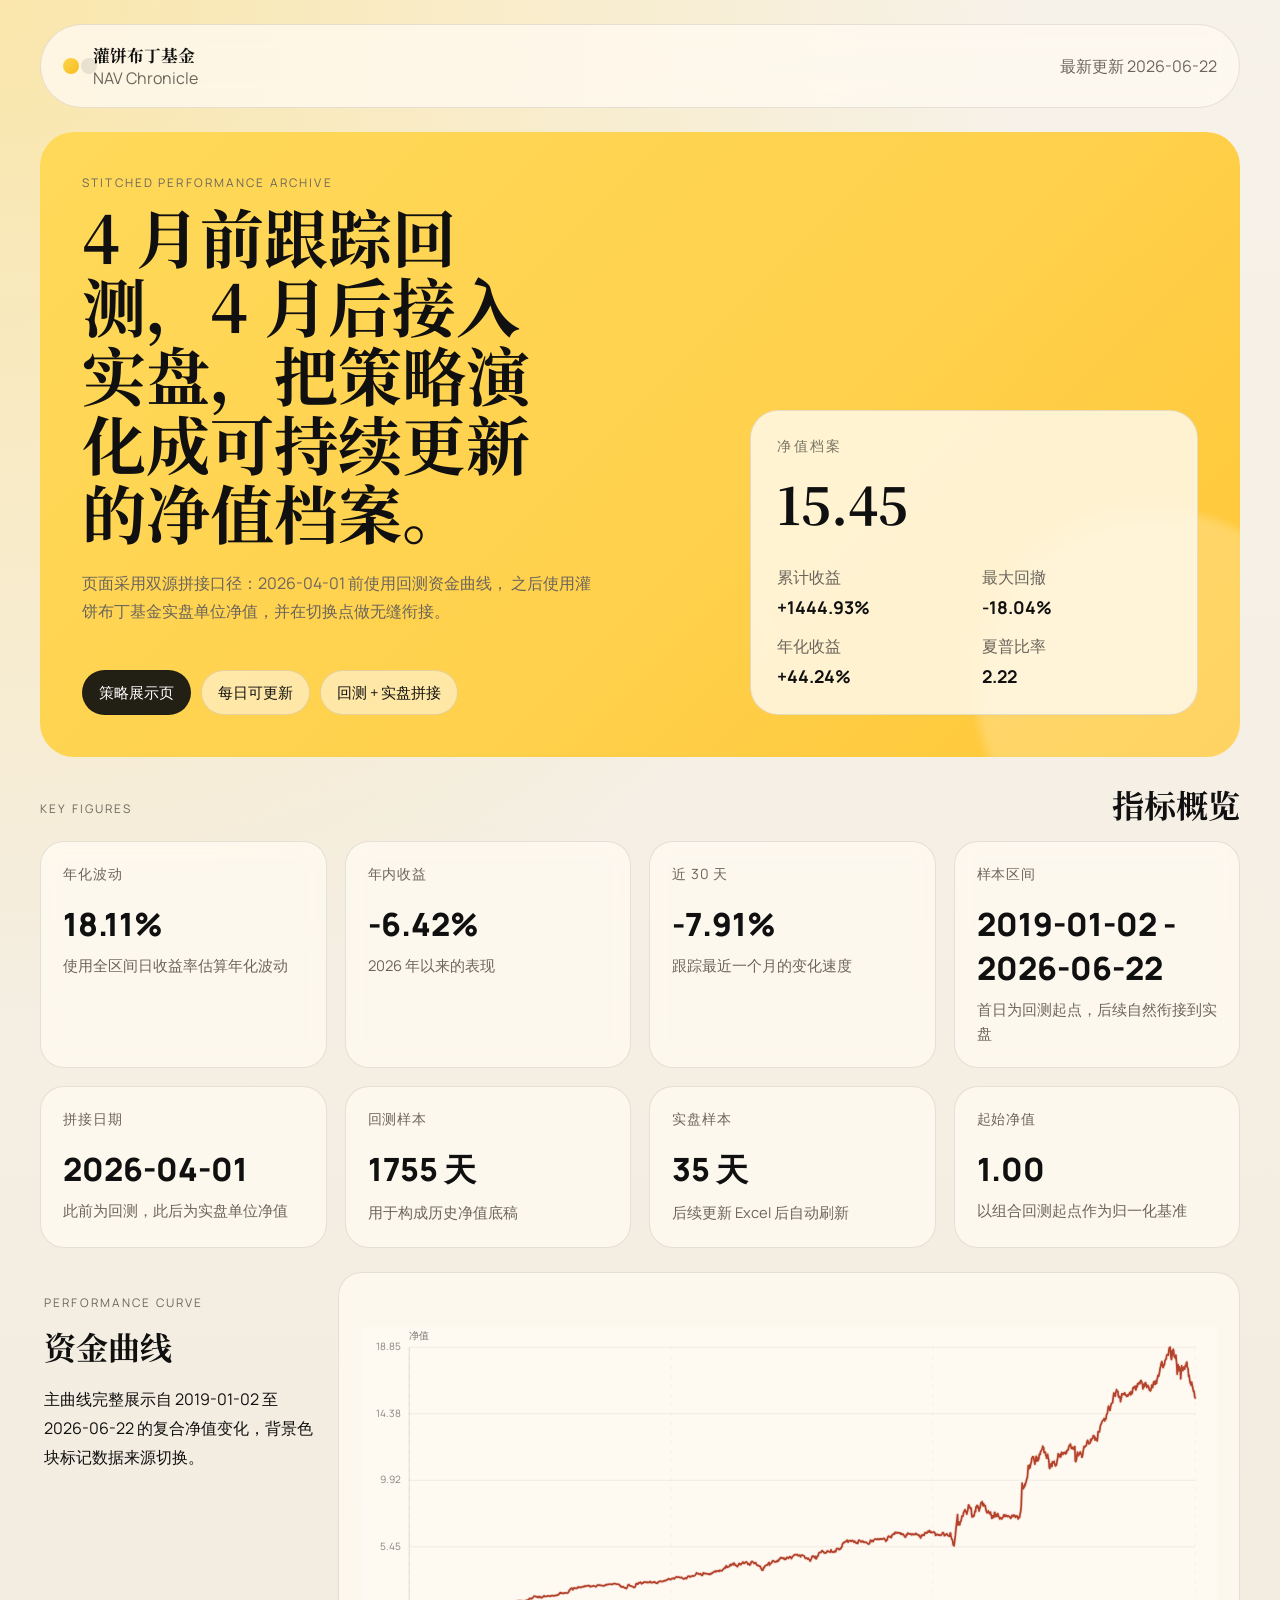
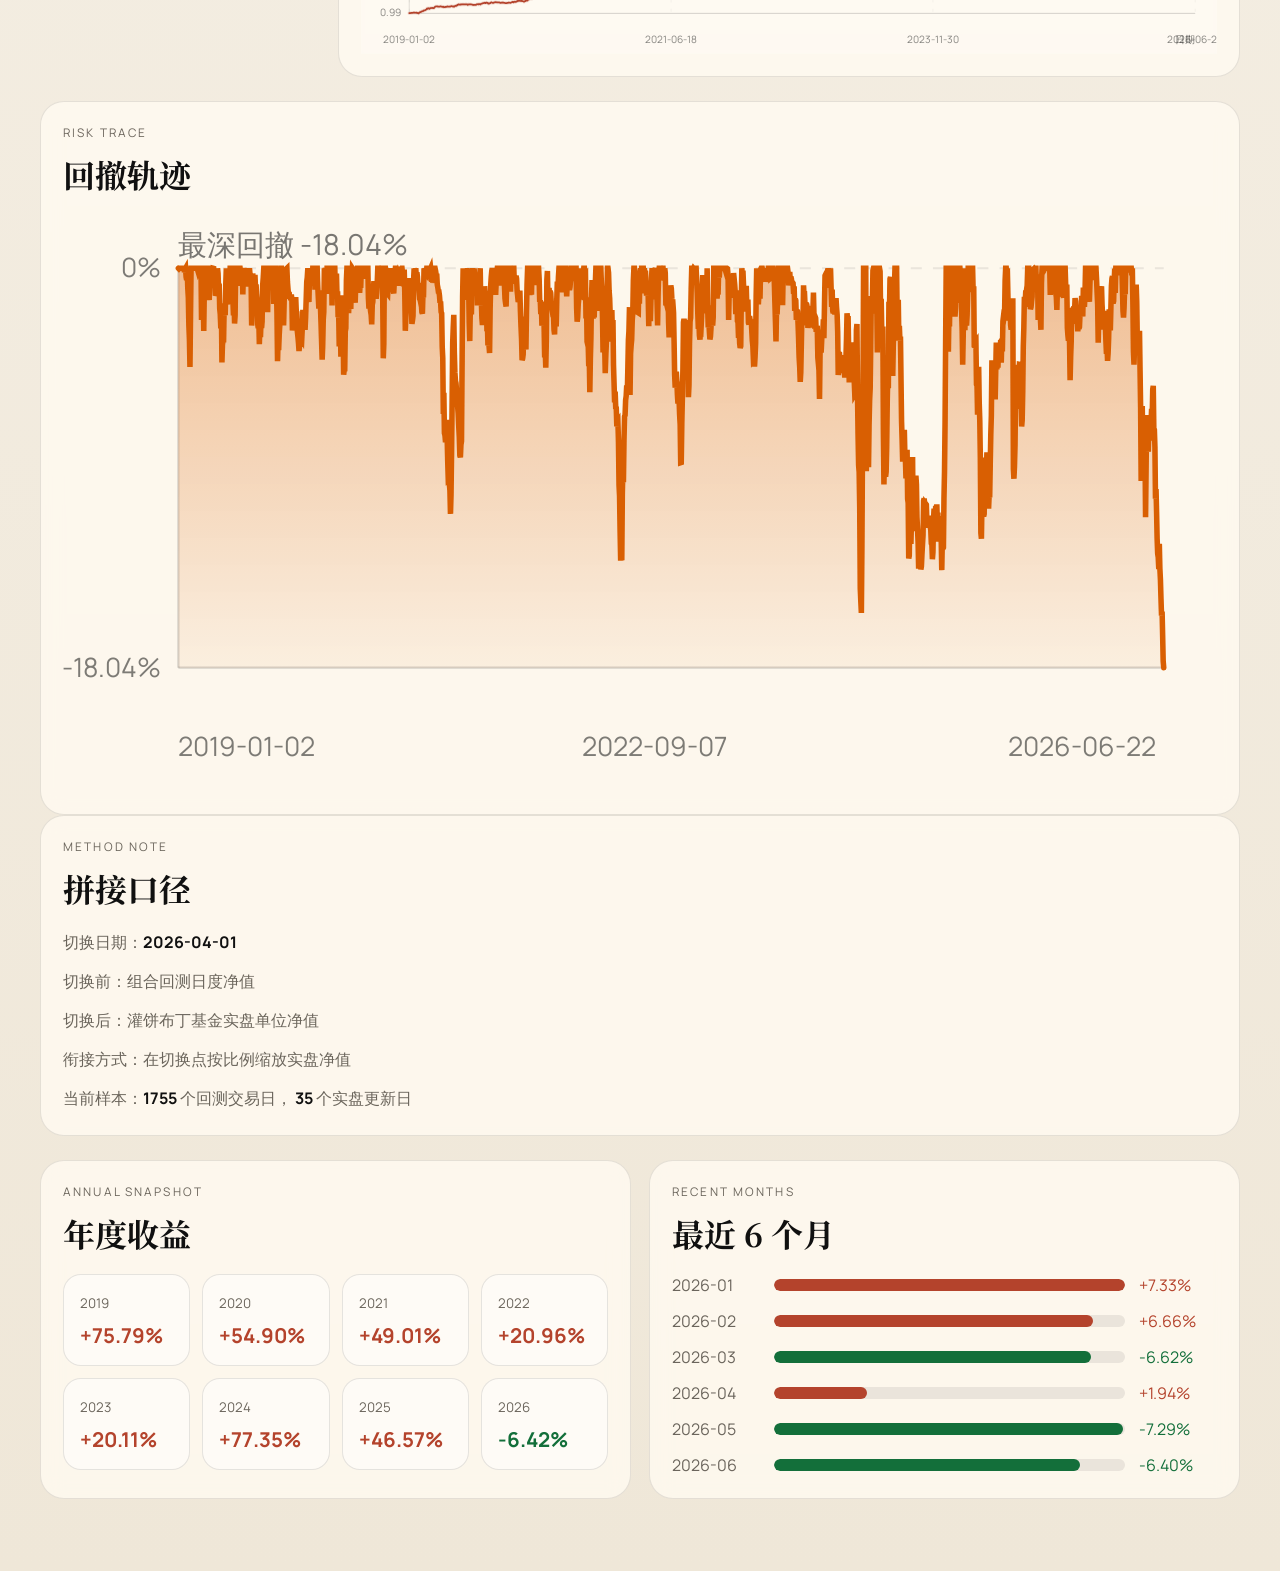
==== index.html @ 6f4158b8 "Deploy static strategy pages" ====
<!doctype html>
<html lang="zh-CN">
  <head>
    <meta charset="UTF-8" />
    <meta name="viewport" content="width=device-width, initial-scale=1.0" />
    <title>灌饼布丁基金 | 净值展示</title>
    <link rel="preconnect" href="https://fonts.googleapis.com" />
    <link rel="preconnect" href="https://fonts.gstatic.com" crossorigin />
    <link
      href="https://fonts.googleapis.com/css2?family=Manrope:wght@400;500;700;800&family=Noto+Serif+SC:wght@500;700&display=swap"
      rel="stylesheet"
    />
    <link rel="stylesheet" href="./styles.css" />
  </head>
  <body>
    <div class="page-shell">
      <header class="topbar">
        <div class="brand-lockup">
          <span class="brand-mark"></span>
          <div>
            <div class="brand-title">灌饼布丁基金</div>
            <div class="brand-subtitle">NAV Chronicle</div>
          </div>
        </div>
        <div class="topbar-note" id="latest-date"></div>
      </header>

      <main>
        <section class="hero">
          <div class="hero-copy">
            <p class="eyebrow">Stitched Performance Archive</p>
            <h1>4 月前跟踪回测，4 月后接入实盘，把策略演化成可持续更新的净值档案。</h1>
            <p class="hero-text">
              页面采用双源拼接口径：<span id="splice-date-inline"></span> 前使用回测资金曲线，
              之后使用灌饼布丁基金实盘单位净值，并在切换点做无缝衔接。
            </p>
            <div class="hero-badges">
              <span class="badge badge-strong">策略展示页</span>
              <span class="badge">每日可更新</span>
              <span class="badge">回测 + 实盘拼接</span>
            </div>
          </div>

          <div class="hero-panel">
            <div class="hero-panel-label">净值档案</div>
            <div class="hero-panel-value" id="end-nav"></div>
            <div class="hero-panel-grid">
              <div>
                <span>累计收益</span>
                <strong id="total-return"></strong>
              </div>
              <div>
                <span>最大回撤</span>
                <strong id="max-drawdown"></strong>
              </div>
              <div>
                <span>年化收益</span>
                <strong id="annual-return"></strong>
              </div>
              <div>
                <span>夏普比率</span>
                <strong id="sharpe"></strong>
              </div>
            </div>
          </div>
        </section>

        <section class="metrics-section">
          <div class="section-heading">
            <p class="eyebrow">Key Figures</p>
            <h2>指标概览</h2>
          </div>
          <div class="metrics-grid" id="metrics-grid"></div>
        </section>

        <section class="chart-section">
          <div class="chart-copy">
            <p class="eyebrow">Performance Curve</p>
            <h2>资金曲线</h2>
            <p>
              主曲线完整展示自 <span id="period-start"></span> 至 <span id="period-end"></span>
              的复合净值变化，背景色块标记数据来源切换。
            </p>
          </div>
          <div class="chart-card">
            <svg id="nav-chart" viewBox="0 0 1100 420" preserveAspectRatio="none"></svg>
          </div>
        </section>

        <section class="split-section">
          <article class="card">
            <div class="card-heading">
              <p class="eyebrow">Risk Trace</p>
              <h3>回撤轨迹</h3>
            </div>
            <svg id="drawdown-chart" viewBox="0 0 520 260" preserveAspectRatio="none"></svg>
          </article>

          <article class="card narrative-card">
            <div class="card-heading">
              <p class="eyebrow">Method Note</p>
              <h3>拼接口径</h3>
            </div>
            <ul class="narrative-list">
              <li>切换日期：<span id="splice-date"></span></li>
              <li>切换前：组合回测日度净值</li>
              <li>切换后：灌饼布丁基金实盘单位净值</li>
              <li>衔接方式：在切换点按比例缩放实盘净值</li>
              <li>
                当前样本：<span id="backtest-days"></span> 个回测交易日，
                <span id="live-days"></span> 个实盘更新日
              </li>
            </ul>
          </article>
        </section>

        <section class="returns-section">
          <article class="card">
            <div class="card-heading">
              <p class="eyebrow">Annual Snapshot</p>
              <h3>年度收益</h3>
            </div>
            <div class="year-grid" id="year-grid"></div>
          </article>

          <article class="card">
            <div class="card-heading">
              <p class="eyebrow">Recent Months</p>
              <h3>最近 6 个月</h3>
            </div>
            <div class="month-bars" id="month-bars"></div>
          </article>
        </section>
      </main>
    </div>

    <script src="./data/performance.js"></script>
    <script src="./app.js"></script>
  </body>
  </html>
---- styles.css ----
:root {
  --bg: #f4efe6;
  --paper: #fffaf1;
  --ink: #101010;
  --muted: #6b655c;
  --line: rgba(16, 16, 16, 0.1);
  --accent: #ffd54f;
  --accent-deep: #f6bd1b;
  --live: #d95f02;
  --backtest: #111111;
  --positive: #136f3a;
  --negative: #b4432c;
}

* {
  box-sizing: border-box;
}

body {
  margin: 0;
  font-family: "Manrope", sans-serif;
  background:
    radial-gradient(circle at top left, rgba(255, 213, 79, 0.4), transparent 30%),
    linear-gradient(180deg, #f7f2e9 0%, #efe7d8 100%);
  color: var(--ink);
}

.page-shell {
  width: min(1200px, calc(100% - 32px));
  margin: 0 auto;
  padding: 24px 0 48px;
}

.topbar,
.hero,
.metrics-section,
.chart-section,
.split-section,
.returns-section {
  margin-bottom: 24px;
}

.topbar {
  display: flex;
  align-items: center;
  justify-content: space-between;
  padding: 18px 22px;
  border: 1px solid var(--line);
  border-radius: 999px;
  backdrop-filter: blur(12px);
  background: rgba(255, 250, 241, 0.78);
}

.topbar-nav {
  gap: 16px;
}

.page-nav {
  display: flex;
  align-items: center;
  gap: 10px;
}

.page-nav a {
  text-decoration: none;
  color: var(--muted);
  padding: 10px 16px;
  border-radius: 999px;
  border: 1px solid transparent;
}

.page-nav a.is-active {
  color: #fff;
  background: rgba(16, 16, 16, 0.92);
}

.brand-lockup {
  display: flex;
  gap: 14px;
  align-items: center;
}

.brand-mark {
  width: 16px;
  height: 16px;
  border-radius: 50%;
  background: linear-gradient(135deg, var(--accent) 0%, var(--accent-deep) 100%);
  box-shadow: 18px 0 0 rgba(16, 16, 16, 0.09);
}

.brand-title,
.hero h1,
.section-heading h2,
.card-heading h3,
.hero-panel-value {
  font-family: "Noto Serif SC", serif;
}

.brand-title {
  font-size: 1.05rem;
  font-weight: 700;
}

.brand-subtitle,
.topbar-note,
.eyebrow,
.hero-text,
.card p,
.narrative-list,
.metric-card p,
.metric-card span,
.hero-panel-grid span {
  color: var(--muted);
}

.hero {
  display: grid;
  grid-template-columns: 1.3fr 0.9fr;
  gap: 22px;
  padding: 42px;
  border-radius: 34px;
  background: linear-gradient(135deg, #ffd95a 0%, #ffd04b 60%, #ffc736 100%);
  min-height: 520px;
  position: relative;
  overflow: hidden;
}

.hero::after {
  content: "";
  position: absolute;
  inset: auto -8% -18% auto;
  width: 360px;
  height: 360px;
  border-radius: 50%;
  background: rgba(255, 250, 241, 0.24);
  filter: blur(4px);
}

.hero-copy {
  position: relative;
  z-index: 1;
  display: flex;
  flex-direction: column;
  justify-content: space-between;
}

.eyebrow {
  margin: 0 0 10px;
  letter-spacing: 0.18em;
  text-transform: uppercase;
  font-size: 0.74rem;
}

.hero h1 {
  margin: 0;
  font-size: clamp(2.4rem, 5vw, 4.6rem);
  line-height: 1.08;
  max-width: 12ch;
}

.hero-text {
  max-width: 52ch;
  font-size: 1rem;
  line-height: 1.8;
  margin-top: 22px;
}

.hero-badges {
  display: flex;
  gap: 10px;
  flex-wrap: wrap;
  margin-top: 28px;
}

.badge {
  display: inline-flex;
  align-items: center;
  gap: 8px;
  padding: 11px 16px;
  border: 1px solid rgba(16, 16, 16, 0.1);
  border-radius: 999px;
  background: rgba(255, 250, 241, 0.55);
  font-size: 0.92rem;
}

.badge-strong {
  background: rgba(16, 16, 16, 0.92);
  color: #fff;
}

.hero-panel,
.card,
.metric-card,
.chart-card {
  border: 1px solid var(--line);
  background: rgba(255, 250, 241, 0.82);
  backdrop-filter: blur(10px);
}

.hero-panel {
  position: relative;
  z-index: 1;
  align-self: end;
  border-radius: 28px;
  padding: 26px;
}

.hero-panel-label {
  font-size: 0.85rem;
  letter-spacing: 0.16em;
  text-transform: uppercase;
  color: rgba(16, 16, 16, 0.56);
}

.hero-panel-value {
  margin-top: 10px;
  font-size: clamp(2.6rem, 4vw, 4rem);
  font-weight: 700;
}

.hero-panel-grid {
  display: grid;
  grid-template-columns: repeat(2, 1fr);
  gap: 16px;
  margin-top: 26px;
}

.hero-panel-grid strong {
  display: block;
  margin-top: 6px;
  font-size: 1.1rem;
}

.section-heading {
  display: flex;
  justify-content: space-between;
  align-items: end;
  margin-bottom: 14px;
}

.section-heading h2,
.card-heading h3 {
  margin: 0;
  font-size: 2rem;
}

.metrics-grid,
.returns-section {
  display: grid;
  gap: 18px;
}

.metrics-grid {
  grid-template-columns: repeat(4, minmax(0, 1fr));
}

.metric-card,
.card,
.chart-card {
  border-radius: 24px;
  padding: 22px;
}

.chart-host {
  position: relative;
}

.nav-tooltip {
  position: absolute;
  z-index: 5;
  min-width: 152px;
  padding: 12px 14px;
  border-radius: 16px;
  border: 1px solid rgba(16, 16, 16, 0.12);
  background: rgba(255, 250, 241, 0.95);
  backdrop-filter: blur(10px);
  box-shadow: 0 10px 30px rgba(16, 16, 16, 0.08);
  pointer-events: none;
  opacity: 0;
  transition: opacity 120ms ease;
}

.nav-tooltip strong,
.nav-tooltip span {
  display: block;
}

.nav-tooltip strong {
  margin-bottom: 6px;
}

.nav-tooltip span {
  color: var(--muted);
  line-height: 1.55;
  font-size: 0.9rem;
}

.metric-card {
  min-height: 142px;
}

.metric-card p {
  margin: 0;
  font-size: 0.88rem;
  letter-spacing: 0.06em;
  text-transform: uppercase;
}

.metric-card strong {
  display: block;
  margin-top: 18px;
  font-size: 2rem;
  font-weight: 800;
}

.metric-card span {
  display: block;
  margin-top: 8px;
  line-height: 1.6;
  font-size: 0.92rem;
}

.chart-section {
  display: grid;
  grid-template-columns: 280px 1fr;
  gap: 18px;
  align-items: stretch;
}

.chart-copy {
  padding: 20px 4px;
}

.chart-copy h2 {
  margin: 0 0 16px;
  font-family: "Noto Serif SC", serif;
  font-size: 2rem;
}

.chart-copy p {
  line-height: 1.8;
}

.chart-card {
  position: relative;
  padding-top: 54px;
}

#nav-chart,
#drawdown-chart {
  width: 100%;
  height: auto;
  display: block;
}

.split-section,
.returns-section {
  grid-template-columns: repeat(2, minmax(0, 1fr));
}

.portfolio-page {
  display: grid;
  gap: 24px;
}

.portfolio-hero,
.portfolio-section,
.portfolio-two-col {
  display: grid;
  gap: 18px;
}

.portfolio-hero {
  padding: 38px 42px;
  border-radius: 34px;
  border: 1px solid var(--line);
  background: linear-gradient(180deg, rgba(255, 250, 241, 0.86), rgba(255, 248, 233, 0.72));
}

.portfolio-hero h1 {
  margin: 0 0 12px;
  font-family: "Noto Serif SC", serif;
  font-size: clamp(1.7rem, 2.8vw, 3rem);
  line-height: 1.2;
  max-width: none;
  white-space: nowrap;
}

.portfolio-hero p:last-child,
.section-caption {
  margin: 0;
  color: var(--muted);
  line-height: 1.8;
}

.snapshot-grid {
  display: grid;
  gap: 16px;
  grid-template-columns: repeat(3, minmax(0, 1fr));
}

.portfolio-two-col {
  grid-template-columns: repeat(2, minmax(0, 1fr));
}

.snapshot-card {
  padding: 20px;
  border-radius: 24px;
  border: 1px solid var(--line);
  background: rgba(255, 250, 241, 0.82);
}

.snapshot-card small,
.snapshot-card span {
  color: var(--muted);
}

.snapshot-card strong {
  display: block;
  margin: 12px 0 8px;
  font-size: 2rem;
  font-weight: 800;
}

.curve-summary {
  display: grid;
  grid-template-columns: repeat(4, minmax(0, 1fr));
  gap: 14px;
  margin-bottom: 18px;
}

.range-switch {
  display: flex;
  gap: 10px;
  flex-wrap: wrap;
  margin-bottom: 18px;
}

.range-chip {
  border: 1px solid var(--line);
  background: rgba(255, 255, 255, 0.55);
  color: var(--muted);
  border-radius: 999px;
  padding: 8px 14px;
  cursor: pointer;
  font: inherit;
}

.range-chip.is-active {
  background: rgba(180, 67, 44, 0.12);
  color: var(--negative);
  border-color: rgba(180, 67, 44, 0.22);
}

.curve-stat {
  padding: 16px 18px;
  border-radius: 18px;
  border: 1px solid var(--line);
  background: rgba(255, 255, 255, 0.44);
}

.curve-stat small,
.curve-note p {
  color: var(--muted);
}

.curve-stat strong {
  display: block;
  margin-top: 8px;
  font-size: 1.5rem;
}

.curve-note {
  display: flex;
  align-items: center;
  justify-content: space-between;
  gap: 14px;
  margin-bottom: 18px;
}

.curve-pill {
  display: inline-flex;
  align-items: center;
  padding: 8px 14px;
  border-radius: 999px;
  background: rgba(16, 16, 16, 0.92);
  color: #fff;
  font-size: 0.86rem;
}

.curve-note p {
  margin: 0;
  line-height: 1.7;
}

.drawdown-table,
.interval-table {
  margin-top: 14px;
}

.table-row {
  display: grid;
  grid-template-columns: repeat(4, minmax(0, 1fr));
  gap: 12px;
  padding: 14px 0;
  border-top: 1px solid var(--line);
  align-items: center;
}

.interval-table .table-row {
  grid-template-columns: 1.1fr 1fr 1fr;
}

.table-head {
  border-top: none;
  color: var(--muted);
  font-size: 0.88rem;
}

.table-row em {
  font-style: normal;
  font-weight: 700;
}

.calendar-head {
  font-family: "Noto Serif SC", serif;
  font-size: 1.2rem;
}

.calendar-toolbar {
  display: flex;
  align-items: center;
  justify-content: space-between;
  gap: 12px;
  margin-bottom: 16px;
}

.calendar-nav {
  width: 40px;
  height: 40px;
  border-radius: 999px;
  border: 1px solid var(--line);
  background: rgba(255, 255, 255, 0.62);
  color: var(--ink);
  font-size: 1.25rem;
  cursor: pointer;
}

.calendar-nav:disabled {
  opacity: 0.35;
  cursor: not-allowed;
}

.calendar-grid {
  display: grid;
  grid-template-columns: repeat(7, minmax(0, 1fr));
  gap: 10px;
}

.calendar-label {
  color: var(--muted);
  font-size: 0.88rem;
}

.calendar-cell {
  min-height: 74px;
  padding: 12px;
  border-radius: 18px;
  border: 1px solid var(--line);
  background: rgba(255, 255, 255, 0.45);
}

.calendar-cell strong,
.calendar-cell span {
  display: block;
}

.calendar-cell strong {
  margin-bottom: 10px;
}

.calendar-up {
  background: rgba(180, 67, 44, 0.12);
}

.calendar-down {
  background: rgba(19, 111, 58, 0.12);
}

.calendar-empty {
  background: transparent;
  border-style: dashed;
}

.allocation-lock {
  display: grid;
  gap: 16px;
}

.allocation-pill {
  display: inline-flex;
  width: fit-content;
  padding: 10px 16px;
  border-radius: 999px;
  background: rgba(16, 16, 16, 0.92);
  color: #fff;
}

.card-heading {
  margin-bottom: 18px;
}

.narrative-list {
  list-style: none;
  padding: 0;
  margin: 0;
  display: grid;
  gap: 12px;
  line-height: 1.7;
}

.narrative-list span {
  color: var(--ink);
  font-weight: 700;
}

.year-grid {
  display: grid;
  grid-template-columns: repeat(4, minmax(0, 1fr));
  gap: 12px;
}

.year-card {
  padding: 16px;
  border-radius: 18px;
  border: 1px solid var(--line);
  background: rgba(255, 255, 255, 0.48);
}

.year-card small,
.month-label {
  color: var(--muted);
}

.year-card strong {
  display: block;
  margin-top: 8px;
  font-size: 1.28rem;
}

.month-bars {
  display: grid;
  gap: 14px;
}

.month-row {
  display: grid;
  grid-template-columns: 88px 1fr 78px;
  gap: 14px;
  align-items: center;
}

.month-track {
  height: 12px;
  border-radius: 999px;
  background: rgba(16, 16, 16, 0.08);
  overflow: hidden;
}

.month-fill {
  height: 100%;
  border-radius: 999px;
}

.is-positive {
  color: var(--positive);
}

.is-negative {
  color: var(--negative);
}

@media (max-width: 980px) {
  .hero,
  .chart-section,
  .split-section,
  .returns-section,
  .portfolio-two-col {
    grid-template-columns: 1fr;
  }

  .metrics-grid,
  .year-grid,
  .snapshot-grid {
    grid-template-columns: repeat(2, minmax(0, 1fr));
  }

  .curve-summary {
    grid-template-columns: repeat(2, minmax(0, 1fr));
  }

  .portfolio-hero h1 {
    white-space: normal;
  }
}

@media (max-width: 640px) {
  .page-shell {
    width: min(100% - 20px, 1200px);
  }

  .topbar {
    border-radius: 24px;
    padding: 18px;
    align-items: flex-start;
    gap: 12px;
    flex-direction: column;
  }

  .hero {
    padding: 24px;
    min-height: auto;
  }

  .metrics-grid,
  .year-grid,
  .snapshot-grid {
    grid-template-columns: 1fr;
  }

  .curve-summary {
    grid-template-columns: 1fr;
  }

  .hero-panel-grid {
    grid-template-columns: 1fr;
  }

  .page-nav {
    flex-wrap: wrap;
  }

  .calendar-toolbar {
    gap: 8px;
  }

  .table-row,
  .interval-table .table-row {
    grid-template-columns: 1fr;
    gap: 8px;
  }

  .curve-note {
    flex-direction: column;
    align-items: flex-start;
  }

  .month-row {
    grid-template-columns: 72px 1fr 64px;
    gap: 10px;
  }
}
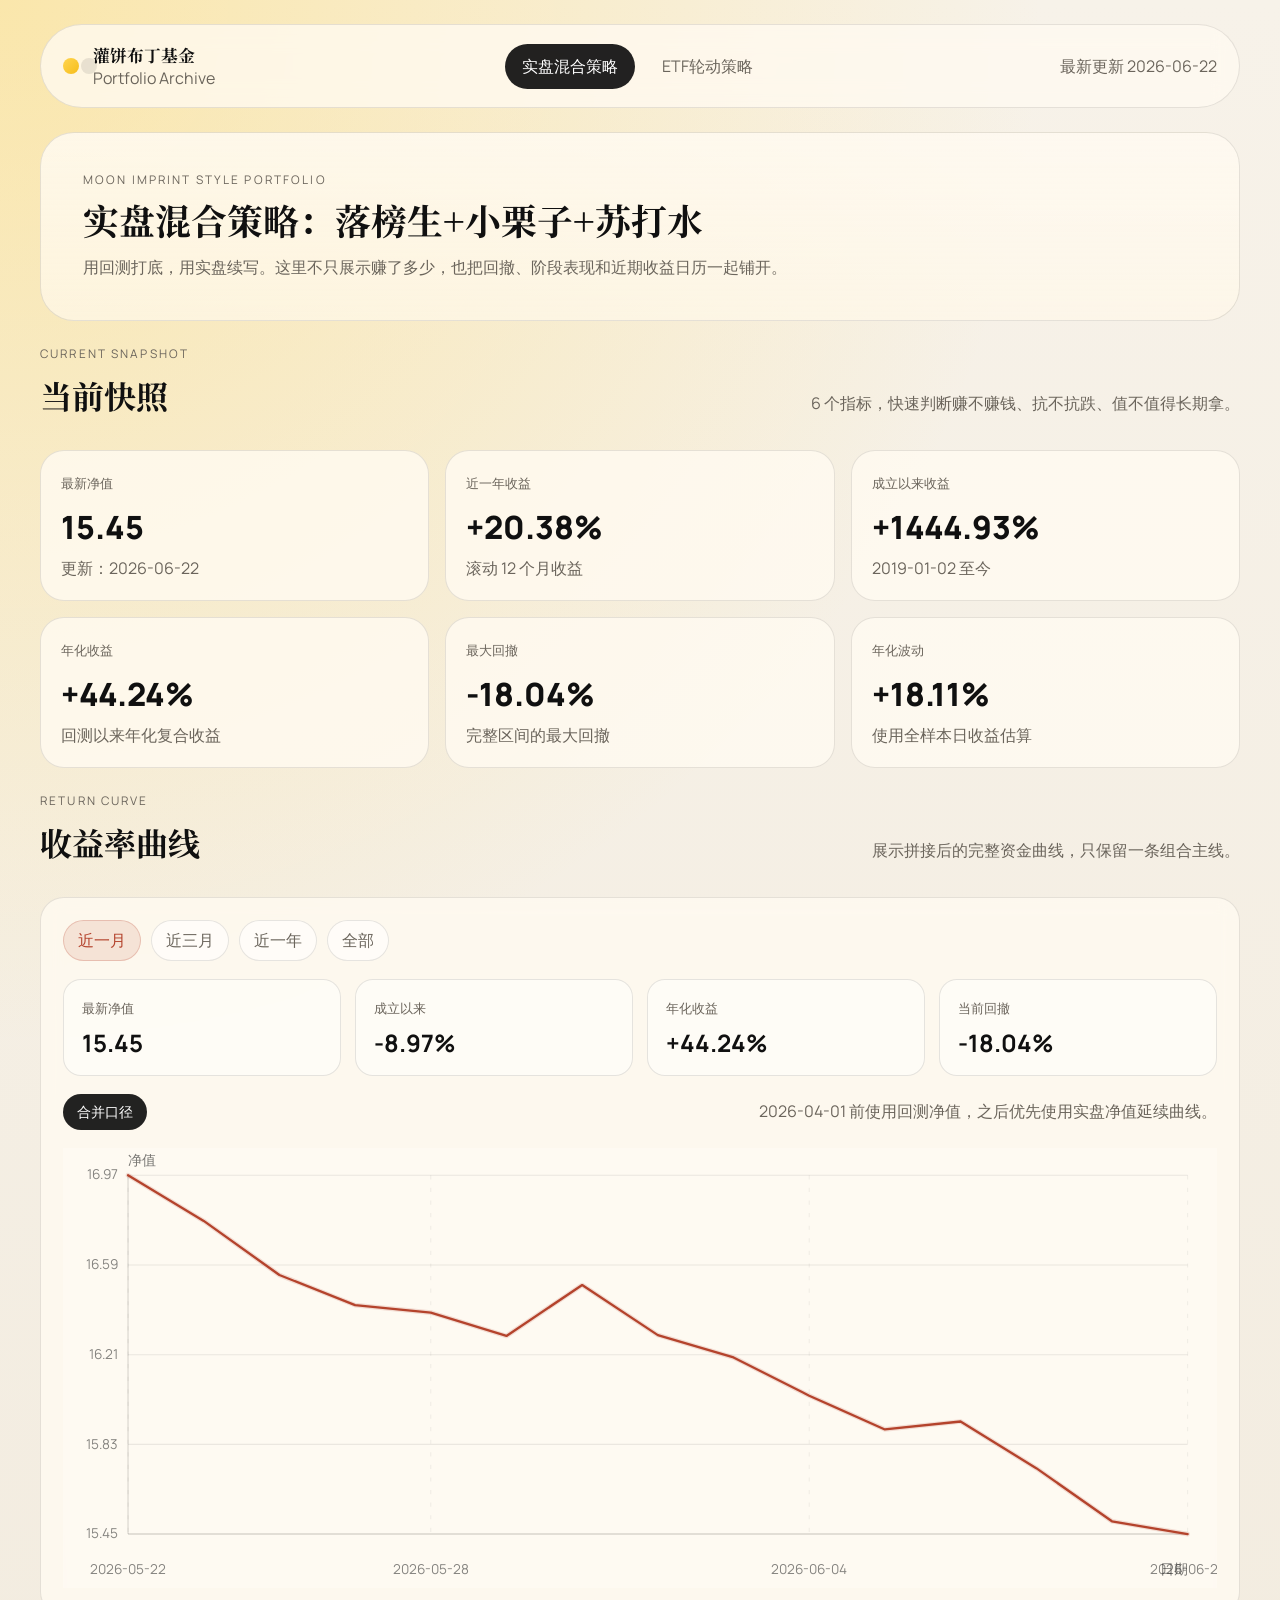
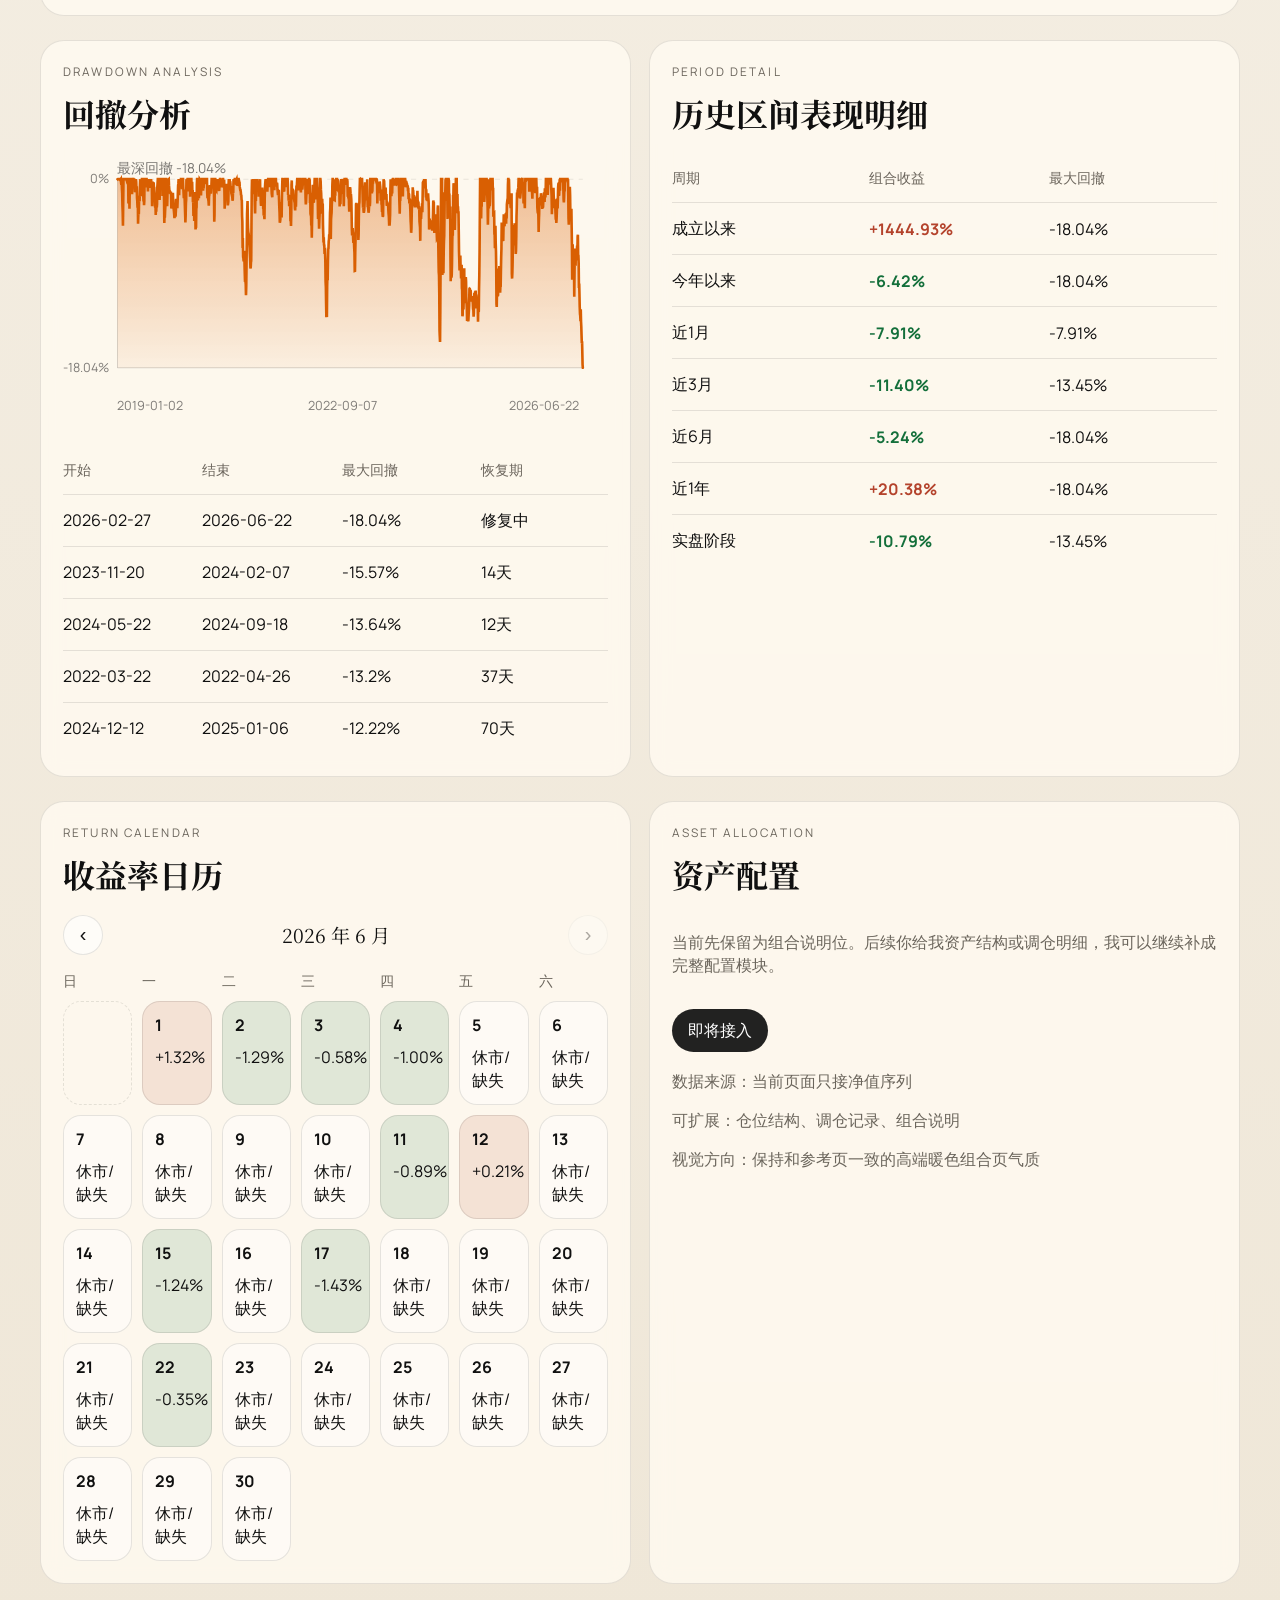
==== commit d7d0c584: "Remove standalone homepage" ====
--- a/index.html
+++ b/index.html
@@ -3,138 +3,14 @@
   <head>
     <meta charset="UTF-8" />
     <meta name="viewport" content="width=device-width, initial-scale=1.0" />
-    <title>灌饼布丁基金 | 净值展示</title>
-    <link rel="preconnect" href="https://fonts.googleapis.com" />
-    <link rel="preconnect" href="https://fonts.gstatic.com" crossorigin />
-    <link
-      href="https://fonts.googleapis.com/css2?family=Manrope:wght@400;500;700;800&family=Noto+Serif+SC:wght@500;700&display=swap"
-      rel="stylesheet"
-    />
-    <link rel="stylesheet" href="./styles.css" />
+    <meta http-equiv="refresh" content="0; url=./portfolio.html" />
+    <title>灌饼布丁基金 | 实盘混合策略</title>
+    <script>
+      window.location.replace("./portfolio.html");
+    </script>
   </head>
   <body>
-    <div class="page-shell">
-      <header class="topbar">
-        <div class="brand-lockup">
-          <span class="brand-mark"></span>
-          <div>
-            <div class="brand-title">灌饼布丁基金</div>
-            <div class="brand-subtitle">NAV Chronicle</div>
-          </div>
-        </div>
-        <div class="topbar-note" id="latest-date"></div>
-      </header>
-
-      <main>
-        <section class="hero">
-          <div class="hero-copy">
-            <p class="eyebrow">Stitched Performance Archive</p>
-            <h1>4 月前跟踪回测，4 月后接入实盘，把策略演化成可持续更新的净值档案。</h1>
-            <p class="hero-text">
-              页面采用双源拼接口径：<span id="splice-date-inline"></span> 前使用回测资金曲线，
-              之后使用灌饼布丁基金实盘单位净值，并在切换点做无缝衔接。
-            </p>
-            <div class="hero-badges">
-              <span class="badge badge-strong">策略展示页</span>
-              <span class="badge">每日可更新</span>
-              <span class="badge">回测 + 实盘拼接</span>
-            </div>
-          </div>
-
-          <div class="hero-panel">
-            <div class="hero-panel-label">净值档案</div>
-            <div class="hero-panel-value" id="end-nav"></div>
-            <div class="hero-panel-grid">
-              <div>
-                <span>累计收益</span>
-                <strong id="total-return"></strong>
-              </div>
-              <div>
-                <span>最大回撤</span>
-                <strong id="max-drawdown"></strong>
-              </div>
-              <div>
-                <span>年化收益</span>
-                <strong id="annual-return"></strong>
-              </div>
-              <div>
-                <span>夏普比率</span>
-                <strong id="sharpe"></strong>
-              </div>
-            </div>
-          </div>
-        </section>
-
-        <section class="metrics-section">
-          <div class="section-heading">
-            <p class="eyebrow">Key Figures</p>
-            <h2>指标概览</h2>
-          </div>
-          <div class="metrics-grid" id="metrics-grid"></div>
-        </section>
-
-        <section class="chart-section">
-          <div class="chart-copy">
-            <p class="eyebrow">Performance Curve</p>
-            <h2>资金曲线</h2>
-            <p>
-              主曲线完整展示自 <span id="period-start"></span> 至 <span id="period-end"></span>
-              的复合净值变化，背景色块标记数据来源切换。
-            </p>
-          </div>
-          <div class="chart-card">
-            <svg id="nav-chart" viewBox="0 0 1100 420" preserveAspectRatio="none"></svg>
-          </div>
-        </section>
-
-        <section class="split-section">
-          <article class="card">
-            <div class="card-heading">
-              <p class="eyebrow">Risk Trace</p>
-              <h3>回撤轨迹</h3>
-            </div>
-            <svg id="drawdown-chart" viewBox="0 0 520 260" preserveAspectRatio="none"></svg>
-          </article>
-
-          <article class="card narrative-card">
-            <div class="card-heading">
-              <p class="eyebrow">Method Note</p>
-              <h3>拼接口径</h3>
-            </div>
-            <ul class="narrative-list">
-              <li>切换日期：<span id="splice-date"></span></li>
-              <li>切换前：组合回测日度净值</li>
-              <li>切换后：灌饼布丁基金实盘单位净值</li>
-              <li>衔接方式：在切换点按比例缩放实盘净值</li>
-              <li>
-                当前样本：<span id="backtest-days"></span> 个回测交易日，
-                <span id="live-days"></span> 个实盘更新日
-              </li>
-            </ul>
-          </article>
-        </section>
-
-        <section class="returns-section">
-          <article class="card">
-            <div class="card-heading">
-              <p class="eyebrow">Annual Snapshot</p>
-              <h3>年度收益</h3>
-            </div>
-            <div class="year-grid" id="year-grid"></div>
-          </article>
-
-          <article class="card">
-            <div class="card-heading">
-              <p class="eyebrow">Recent Months</p>
-              <h3>最近 6 个月</h3>
-            </div>
-            <div class="month-bars" id="month-bars"></div>
-          </article>
-        </section>
-      </main>
-    </div>
-
-    <script src="./data/performance.js"></script>
-    <script src="./app.js"></script>
+    <p>正在进入实盘混合策略页面...</p>
+    <p><a href="./portfolio.html">实盘混合策略</a> | <a href="./etf-portfolio.html">ETF轮动策略</a></p>
   </body>
-  </html>
+</html>
